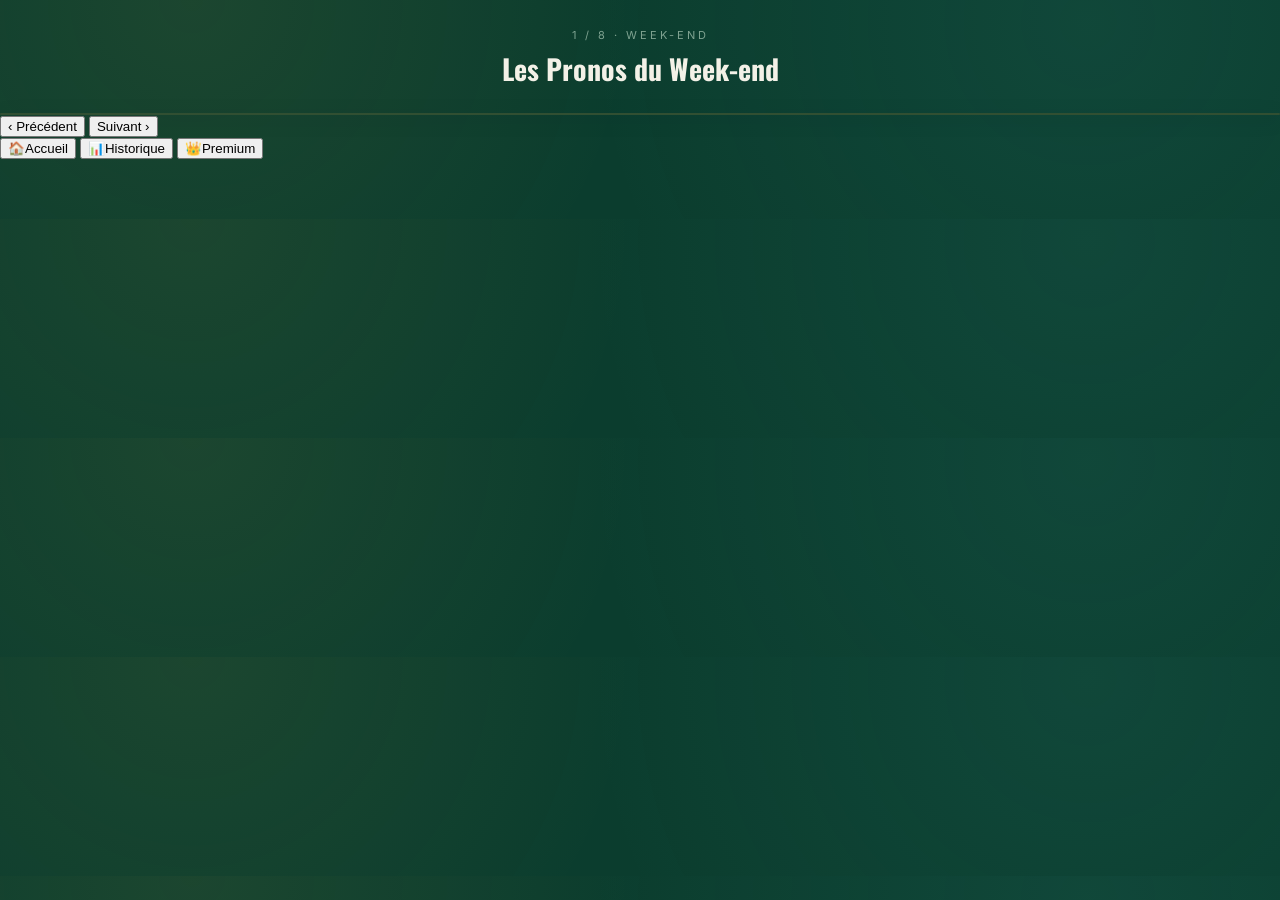
==== index (1).html @ 1de43322 "Add files via upload" ====
<!DOCTYPE html>
<html lang="fr">
<head>
  <meta charset="UTF-8" />
  <meta name="viewport" content="width=device-width, initial-scale=1.0" />
  <title>Les Pronos du Week-end</title>

  <link rel="manifest" href="manifest.json" />
  <meta name="theme-color" content="#0a2820" />

  <link rel="preconnect" href="https://fonts.googleapis.com" />
  <link
    href="https://fonts.googleapis.com/css2?family=Oswald:wght@500;600;700&family=Inter:wght@400;500;600&display=swap"
    rel="stylesheet"
  />

  <link rel="stylesheet" href="style.css" />
</head>
<body>

  <!-- ===== VUE : ACCUEIL ===== -->
  <div id="view-home" class="view">
    <header class="hero">
      <p class="eyebrow" id="match-counter">1 / 8 · Week-end</p>
      <h1>Les Pronos du Week-end</h1>
    </header>

    <div class="card-wrap">
      <div class="ticket" id="match-card"></div>

      <div class="card-nav">
        <button id="btn-prev" class="nav-btn">‹ Précédent</button>
        <button id="btn-next" class="nav-btn">Suivant ›</button>
      </div>
    </div>
  </div>

  <!-- ===== VUE : HISTORIQUE ===== -->
  <div id="view-history" class="view" style="display:none;">
    <header class="hero">
      <p class="eyebrow">Résultats</p>
      <h1>Historique</h1>
      <p class="subtitle" id="history-summary"></p>
    </header>
    <div class="history-list" id="history-list"></div>
  </div>

  <!-- ===== VUE : PREMIUM ===== -->
  <div id="view-premium" class="view" style="display:none;">
    <header class="hero">
      <p class="eyebrow">Abonnement</p>
      <h1>Premium</h1>
      <p class="subtitle">Tous les pronostics, chaque week-end</p>
    </header>
    <div class="premium-banner">
      <p>💎 Abonnement bientôt disponible</p>
      <p class="premium-sub">En attendant, voici un aperçu de ce que tu débloques :</p>
    </div>
    <div class="match-list" id="premium-list"></div>
  </div>

  <!-- ===== NAVIGATION EN BAS ===== -->
  <nav class="bottom-nav">
    <button class="nav-item active" data-view="home">
      <span class="nav-icon">🏠</span><span>Accueil</span>
    </button>
    <button class="nav-item" data-view="history">
      <span class="nav-icon">📊</span><span>Historique</span>
    </button>
    <button class="nav-item" data-view="premium">
      <span class="nav-icon">👑</span><span>Premium</span>
    </button>
  </nav>

  <script src="data.js"></script>
  <script src="results.js"></script>
  <script src="script.js"></script>
</body>
</html>
---- style.css ----
/* ============================================================
   style.css — l'apparence de l'appli
   Palette : vert pelouse nuit + or "ticket"
   ============================================================ */

:root {
  --pitch-green: #0b3d2e;
  --card-green: #123d30;
  --cream: #f3f1e7;
  --gold: #e3b23c;
  --teal: #3fa3a0;
  --muted-green: #7fa391;
  --muted-text: #b9cfc3;
}

* {
  box-sizing: border-box;
}

body {
  margin: 0;
  background: var(--pitch-green);
  background-image: radial-gradient(
      circle at 15% 0%,
      rgba(227, 178, 60, 0.08),
      transparent 40%
    ),
    radial-gradient(circle at 85% 10%, rgba(63, 163, 160, 0.1), transparent 45%);
  color: var(--cream);
  font-family: "Inter", sans-serif;
  padding-bottom: 60px;
}

/* ---------- En-tête ---------- */
.hero {
  text-align: center;
  padding: 28px 20px 18px;
}

.eyebrow {
  font-size: 11px;
  letter-spacing: 3px;
  text-transform: uppercase;
  color: var(--muted-green);
  margin: 0 0 6px;
}

.hero h1 {
  font-family: "Oswald", sans-serif;
  font-weight: 700;
  font-size: 28px;
  margin: 0 0 6px;
}

.subtitle {
  color: var(--muted-text);
  font-size: 13.5px;
  margin: 0;
}

/* ---------- Switch Gratuit / Premium ---------- */
.tier-switch-wrap {
  display: flex;
  justify-content: center;
  padding: 6px 20px 8px;
}

.tier-switch {
  display: flex;
  background: rgba(0, 0, 0, 0.25);
  border-radius: 30px;
  padding: 4px;
  border: 1px solid rgba(227, 178, 60, 0.2);
}

.tier-btn {
  border: none;
  cursor: pointer;
  padding: 8px 20px;
  border-radius: 26px;
  font-family: "Oswald", sans-serif;
  font-weight: 600;
  font-size: 13px;
  letter-spacing: 0.4px;
  background: transparent;
  color: var(--muted-text);
  transition: all 0.2s ease;
}

.tier-btn.active {
  background: var(--gold);
  color: var(--pitch-green);
}

.free-note {
  text-align: center;
  font-size: 12px;
  color: var(--muted-green);
  margin: 0 0 14px;
}

/* ---------- Filtres championnats ---------- */
.league-chips {
  display: flex;
  gap: 8px;
  overflow-x: auto;
  padding: 0 20px 20px;
}

.league-chip {
  flex-shrink: 0;
  padding: 7px 14px;
  border-radius: 20px;
  border: 1px solid rgba(243, 241, 231, 0.2);
  background: transparent;
  color: var(--muted-text);
  font-size: 12.5px;
  font-weight: 600;
  font-family: "Oswald", sans-serif;
  cursor: pointer;
  white-space: nowrap;
}

.league-chip.active {
  border-color: var(--gold);
  background: rgba(227, 178, 60, 0.15);
  color: var(--gold);
}

/* ---------- Liste des matchs ---------- */
.match-list {
  display: flex;
  flex-direction: column;
  gap: 14px;
  padding: 0 20px;
  max-width: 480px;
  margin: 0 auto;
}

.ticket {
  background: var(--card-green);
  border-radius: 14px;
  border: 1px solid rgba(227, 178, 60, 0.15);
  overflow: hidden;
  box-shadow: 0 4px 18px rgba(0, 0, 0, 0.25);
}

.ticket-header {
  display: flex;
  justify-content: space-between;
  align-items: center;
  padding: 10px 16px;
  background: rgba(0, 0, 0, 0.18);
}

.league-badge {
  font-family: "Oswald", sans-serif;
  font-size: 11px;
  font-weight: 600;
  letter-spacing: 1.2px;
  text-transform: uppercase;
  color: var(--cream);
  padding: 3px 8px;
  border-radius: 20px;
}

.match-time {
  font-size: 11.5px;
  color: var(--muted-text);
}

.ticket-teams {
  padding: 16px 16px 4px;
  display: flex;
  justify-content: space-between;
  align-items: baseline;
  font-family: "Oswald", sans-serif;
  font-size: 18px;
  font-weight: 600;
}

.vs {
  font-size: 12px;
  color: var(--muted-green);
  padding: 0 6px;
  font-weight: 400;
}

.bets {
  padding: 0 16px 14px;
}

.bet-row {
  border-top: 1px dashed rgba(243, 241, 231, 0.18);
  padding: 12px 0;
  display: flex;
  flex-direction: column;
  gap: 6px;
}

.bet-row.locked {
  filter: blur(3.5px);
  user-select: none;
}

.bet-top {
  display: flex;
  justify-content: space-between;
  align-items: center;
}

.bet-type {
  font-family: "Oswald", sans-serif;
  font-size: 11px;
  letter-spacing: 1px;
  text-transform: uppercase;
  color: var(--muted-text);
}

.bet-cote {
  font-family: "Oswald", sans-serif;
  font-size: 15px;
  font-weight: 600;
  color: var(--gold);
}

.bet-pick {
  font-family: "Oswald", sans-serif;
  font-size: 16px;
  font-weight: 500;
}

.bet-bottom {
  display: flex;
  flex-direction: column;
  gap: 8px;
}

.bet-note {
  font-size: 13px;
  color: var(--muted-text);
  margin: 0;
  line-height: 1.6;
}

.bet-note strong {
  color: var(--gold);
  font-weight: 600;
}

.confidence {
  align-self: flex-end;
}

.confidence {
  display: flex;
  gap: 3px;
  flex-shrink: 0;
}

.dot {
  width: 8px;
  height: 8px;
  border-radius: 50%;
  background: #3e5a4f;
}

.star {
  font-size: 13px;
  color: #3e5a4f;
  line-height: 1;
}

.star.on {
  color: var(--gold);
}

.locked-banner {
  display: flex;
  align-items: center;
  justify-content: center;
  gap: 6px;
  padding: 9px;
  background: linear-gradient(
    90deg,
    rgba(227, 178, 60, 0.12),
    rgba(227, 178, 60, 0.2)
  );
  border-top: 1px solid rgba(227, 178, 60, 0.25);
  font-size: 12px;
  font-weight: 600;
  color: var(--gold);
}

.empty-state {
  text-align: center;
  padding: 30px 10px;
  color: var(--muted-green);
  font-size: 13px;
}

footer {
  text-align: center;
  margin-top: 30px;
  font-size: 11px;
  color: #5e8272;
  padding: 0 20px;
}
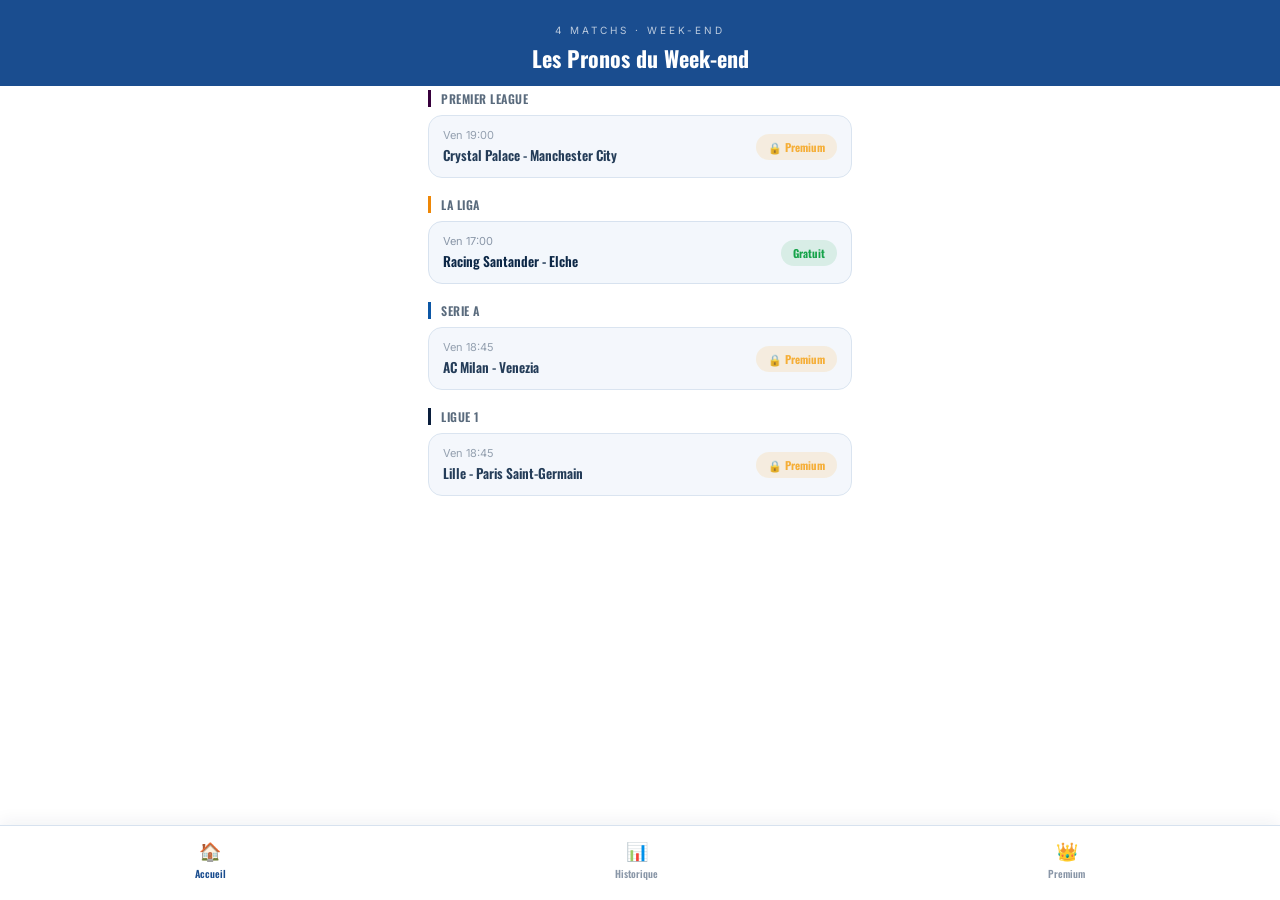
==== commit 9a2c6e56: "Add files via upload" ====
--- a/index (1).html
+++ b/index (1).html
@@ -5,7 +5,15 @@
   <meta name="viewport" content="width=device-width, initial-scale=1.0" />
   <title>Les Pronos du Week-end</title>
 
+  <!-- Aperçu de partage (WhatsApp, réseaux sociaux) -->
+  <meta property="og:title" content="Les Pronos du Week-end" />
+  <meta property="og:description" content="Des pronostics de football analysés sur les 5 grands championnats européens, chaque week-end." />
+  <meta property="og:type" content="website" />
+  <meta name="description" content="Des pronostics de football analysés sur les 5 grands championnats européens, chaque week-end." />
+
   <link rel="manifest" href="manifest.json" />
+  <link rel="icon" href="icons/icon.svg" type="image/svg+xml" />
+  <link rel="apple-touch-icon" href="icons/icon.svg" />
   <meta name="theme-color" content="#0a2820" />
 
   <link rel="preconnect" href="https://fonts.googleapis.com" />
@@ -18,20 +26,38 @@
 </head>
 <body>
 
-  <!-- ===== VUE : ACCUEIL ===== -->
+  <!-- ===== VUE : ACCUEIL (liste groupée par ligue) ===== -->
   <div id="view-home" class="view">
     <header class="hero">
-      <p class="eyebrow" id="match-counter">1 / 8 · Week-end</p>
+      <p class="eyebrow"><span id="match-total"></span> matchs · Week-end</p>
       <h1>Les Pronos du Week-end</h1>
     </header>
 
+    <div class="home-list" id="home-list"></div>
+  </div>
+
+  <!-- ===== VUE : DÉTAIL D'UN PRONOSTIC (accessible depuis Accueil) ===== -->
+  <div id="view-detail" class="view" style="display:none;">
+    <div class="detail-topbar">
+      <button id="btn-back" class="back-btn">‹ Retour</button>
+    </div>
     <div class="card-wrap">
       <div class="ticket" id="match-card"></div>
+    </div>
+  </div>
 
-      <div class="card-nav">
-        <button id="btn-prev" class="nav-btn">‹ Précédent</button>
-        <button id="btn-next" class="nav-btn">Suivant ›</button>
-      </div>
+  <!-- ===== POPUP (pronostic premium verrouillé) ===== -->
+  <div id="toast-backdrop" class="toast-backdrop"></div>
+  <div id="toast" class="toast">
+    <p id="toast-message" class="toast-message"></p>
+    <input type="text" id="code-input" class="code-input" placeholder="Code d'accès (si déjà abonné)" />
+    <p id="code-error" class="code-error"></p>
+    <div class="toast-actions">
+      <button id="toast-unlock" class="toast-btn primary">Débloquer</button>
+    </div>
+    <div class="toast-actions" style="margin-top:8px;">
+      <button id="toast-close" class="toast-btn ghost">Fermer</button>
+      <button id="toast-subscribe" class="toast-btn primary">💎 S'abonner</button>
     </div>
   </div>
 
@@ -74,6 +100,7 @@
 
   <script src="data.js"></script>
   <script src="results.js"></script>
+  <script src="access.js"></script>
   <script src="script.js"></script>
 </body>
 </html>
--- a/style.css
+++ b/style.css
@@ -1,308 +1,539 @@
 /* ============================================================
-   style.css — l'apparence de l'appli
-   Palette : vert pelouse nuit + or "ticket"
+   style.css — V3 : palette Tricolore Franc (bleu / blanc / vert)
    ============================================================ */
 
 :root {
-  --pitch-green: #0b3d2e;
-  --card-green: #123d30;
-  --cream: #f3f1e7;
-  --gold: #e3b23c;
-  --teal: #3fa3a0;
-  --muted-green: #7fa391;
-  --muted-text: #b9cfc3;
-}
-
-* {
-  box-sizing: border-box;
+  --bg: #ffffff;
+  --surface: #f3f7fc;
+  --surface-2: #eaf1f9;
+  --blue: #1a4d8f;
+  --blue-dark: #0d2847;
+  --green: #2ecc71;
+  --green-dark: #04331e;
+  --gold: #f5a623;
+  --text: #0d2847;
+  --text-secondary: #5a6b7d;
+  --muted: #8a97a8;
+  --win: #16a34a;
+  --lose: #dc2626;
+  --void: #6b7280;
+  --border: #d7e2ef;
+}
+
+* { box-sizing: border-box; }
+
+html, body {
+  margin: 0;
+  min-height: 100vh;
 }
 
 body {
-  margin: 0;
-  background: var(--pitch-green);
-  background-image: radial-gradient(
-      circle at 15% 0%,
-      rgba(227, 178, 60, 0.08),
-      transparent 40%
-    ),
-    radial-gradient(circle at 85% 10%, rgba(63, 163, 160, 0.1), transparent 45%);
-  color: var(--cream);
+  background: var(--bg);
+  color: var(--text);
   font-family: "Inter", sans-serif;
-  padding-bottom: 60px;
-}
-
-/* ---------- En-tête ---------- */
-.hero {
-  text-align: center;
-  padding: 28px 20px 18px;
-}
+  display: flex;
+  flex-direction: column;
+  min-height: 100vh;
+  padding-bottom: 78px; /* espace pour la nav du bas */
+}
+
+.view { flex: 1; display: flex; flex-direction: column; }
+
+/* ---------- En-tête commun ---------- */
+.hero { text-align: center; padding: 24px 20px 12px; background: var(--blue); color: #fff; }
 
 .eyebrow {
-  font-size: 11px;
+  font-size: 10px;
   letter-spacing: 3px;
   text-transform: uppercase;
-  color: var(--muted-green);
-  margin: 0 0 6px;
+  color: rgba(255,255,255,0.7);
+  margin: 0;
 }
 
 .hero h1 {
   font-family: "Oswald", sans-serif;
   font-weight: 700;
-  font-size: 28px;
-  margin: 0 0 6px;
+  font-size: 22px;
+  margin: 6px 0 0;
+  color: #fff;
 }
 
 .subtitle {
-  color: var(--muted-text);
-  font-size: 13.5px;
-  margin: 0;
-}
-
-/* ---------- Switch Gratuit / Premium ---------- */
-.tier-switch-wrap {
+  color: rgba(255,255,255,0.85);
+  font-size: 12.5px;
+  margin: 6px 0 0;
+}
+
+/* ---------- Carte de match (détail) ---------- */
+.card-wrap {
+  flex: 1;
+  display: flex;
+  flex-direction: column;
+  padding: 14px 18px;
+  max-width: 460px;
+  margin: 0 auto;
+  width: 100%;
+}
+
+.ticket {
+  background: var(--bg);
+  border-radius: 20px;
+  border: 2px solid var(--blue);
+  box-shadow: 0 8px 24px rgba(13, 40, 71, 0.12);
+  overflow: hidden;
+  display: flex;
+  flex-direction: column;
+}
+
+.ticket-top {
+  display: flex;
+  justify-content: space-between;
+  align-items: center;
+  padding: 12px 18px;
+  background: var(--blue);
+}
+
+.league-badge {
+  font-family: "Oswald", sans-serif;
+  font-size: 11px;
+  font-weight: 600;
+  letter-spacing: 1px;
+  text-transform: uppercase;
+  padding: 3px 10px;
+  border-radius: 20px;
+  color: #fff;
+}
+
+.match-time { font-size: 12px; color: var(--text-secondary); }
+
+.teams {
+  padding: 22px 18px 16px;
+  text-align: center;
   display: flex;
   justify-content: center;
-  padding: 6px 20px 8px;
-}
-
-.tier-switch {
-  display: flex;
-  background: rgba(0, 0, 0, 0.25);
-  border-radius: 30px;
-  padding: 4px;
-  border: 1px solid rgba(227, 178, 60, 0.2);
-}
-
-.tier-btn {
+  align-items: center;
+  gap: 14px;
+}
+
+.team-name {
+  font-family: "Oswald", sans-serif;
+  font-size: 17px;
+  font-weight: 600;
+  color: var(--text);
+}
+
+.vs { font-size: 11px; color: var(--muted); }
+
+.pick-zone { padding: 0 18px 16px; }
+
+.pick-banner {
+  background: var(--green);
+  color: var(--green-dark);
+  border-radius: 12px;
+  padding: 13px 16px;
+  text-align: center;
+  font-family: "Oswald", sans-serif;
+  font-weight: 700;
+  font-size: 14.5px;
+  box-shadow: 0 4px 14px rgba(46, 204, 113, 0.3);
+}
+
+.stars { display: flex; justify-content: center; gap: 3px; margin-top: 10px; }
+
+.star { font-size: 14px; color: #d7e2ef; position: relative; display: inline-block; }
+.star.on { color: var(--gold); }
+.star.half { color: #d7e2ef; }
+.star.half::before {
+  content: "★";
+  position: absolute;
+  left: 0; top: 0;
+  width: 50%;
+  overflow: hidden;
+  color: var(--gold);
+}
+
+.args-row {
+  display: flex;
+  gap: 8px;
+  padding: 0 14px 18px;
+  overflow-x: auto;
+}
+
+.arg-card {
+  flex: 0 0 auto;
+  width: 150px;
+  background: var(--surface);
+  border: 1px solid var(--border);
+  border-radius: 14px;
+  padding: 12px 12px 14px;
+}
+
+.arg-icon {
+  width: 28px;
+  height: 28px;
+  border-radius: 8px;
+  background: var(--surface-2);
+  display: flex;
+  align-items: center;
+  justify-content: center;
+  margin-bottom: 8px;
+  font-size: 14px;
+}
+
+.arg-label {
+  font-family: "Oswald", sans-serif;
+  font-size: 12px;
+  font-weight: 600;
+  margin-bottom: 4px;
+  color: var(--text);
+}
+
+.arg-text { font-size: 11px; color: var(--text-secondary); line-height: 1.4; }
+
+.premium-lock {
+  text-align: center;
+  padding: 8px;
+  font-size: 11px;
+  color: var(--blue);
+  background: var(--surface);
+  border-top: 1px solid var(--border);
+  font-weight: 600;
+}
+
+/* ---------- Accueil : liste groupée par ligue ---------- */
+.home-list {
+  padding: 4px 18px 24px;
+  max-width: 460px;
+  margin: 0 auto;
+  width: 100%;
+  display: flex;
+  flex-direction: column;
+  gap: 18px;
+}
+
+.league-group { display: flex; flex-direction: column; gap: 8px; }
+
+.league-header {
+  font-family: "Oswald", sans-serif;
+  font-size: 12px;
+  font-weight: 600;
+  letter-spacing: 0.5px;
+  text-transform: uppercase;
+  color: var(--text-secondary);
+  padding-left: 10px;
+  border-left: 3px solid;
+}
+
+.league-matches {
+  display: flex;
+  flex-direction: column;
+  gap: 8px;
+}
+
+.match-row {
+  display: flex;
+  justify-content: space-between;
+  align-items: center;
+  gap: 12px;
+  background: var(--surface);
+  border: 1px solid var(--border);
+  border-radius: 14px;
+  padding: 12px 14px;
+  font-family: "Inter", sans-serif;
+  color: var(--text);
+  cursor: pointer;
+  text-align: left;
+  width: 100%;
+}
+
+.match-row-info { display: flex; flex-direction: column; gap: 3px; }
+.match-row-time { font-size: 11px; color: var(--muted); }
+.match-row-teams { font-family: "Oswald", sans-serif; font-size: 13.5px; font-weight: 600; color: var(--text); }
+
+.tier-badge {
+  flex: 0 0 auto;
+  font-family: "Oswald", sans-serif;
+  font-size: 11px;
+  font-weight: 700;
+  padding: 5px 12px;
+  border-radius: 20px;
+  white-space: nowrap;
+}
+
+.tier-badge.free { background: rgba(22, 163, 74, 0.12); color: var(--win); }
+.tier-badge.premium { background: rgba(245, 166, 35, 0.15); color: var(--gold); }
+
+.match-row.locked { opacity: 0.9; }
+
+/* ---------- Détail d'un pronostic ---------- */
+.detail-topbar {
+  padding: 16px 20px 0;
+  max-width: 460px;
+  margin: 0 auto;
+  width: 100%;
+}
+
+.back-btn {
+  background: none;
+  border: none;
+  color: var(--blue);
+  font-size: 13px;
+  font-weight: 600;
+  cursor: pointer;
+  padding: 4px 0;
+}
+
+/* ---------- Popup (pronostic premium) ---------- */
+.toast-backdrop {
+  position: fixed;
+  inset: 0;
+  background: rgba(13, 40, 71, 0.5);
+  opacity: 0;
+  pointer-events: none;
+  transition: opacity 0.2s ease;
+  z-index: 40;
+}
+
+.toast-backdrop.show { opacity: 1; pointer-events: auto; }
+
+.toast {
+  position: fixed;
+  left: 50%;
+  bottom: 92px;
+  transform: translateX(-50%) translateY(16px);
+  background: #fff;
+  border: 2px solid var(--blue);
+  color: var(--text);
+  padding: 18px 20px;
+  border-radius: 16px;
+  width: calc(100% - 56px);
+  max-width: 340px;
+  text-align: center;
+  opacity: 0;
+  pointer-events: none;
+  transition: opacity 0.22s ease, transform 0.22s ease;
+  z-index: 50;
+  box-shadow: 0 10px 30px rgba(13, 40, 71, 0.25);
+}
+
+.toast.show {
+  opacity: 1;
+  transform: translateX(-50%) translateY(0);
+  pointer-events: auto;
+}
+
+.toast-message { margin: 0 0 14px; font-size: 13px; line-height: 1.45; color: var(--text); }
+
+.code-input {
+  width: 100%;
+  background: var(--surface);
+  border: 1px solid var(--border);
+  border-radius: 10px;
+  padding: 10px 12px;
+  color: var(--text);
+  font-size: 13px;
+  margin-bottom: 6px;
+}
+
+.code-error { color: var(--lose); font-size: 11.5px; min-height: 14px; margin: 0 0 8px; }
+
+.toast-actions { display: flex; gap: 10px; }
+
+.toast-btn {
+  flex: 1;
+  font-family: "Oswald", sans-serif;
+  font-size: 12.5px;
+  font-weight: 600;
+  padding: 10px 12px;
+  border-radius: 10px;
   border: none;
   cursor: pointer;
-  padding: 8px 20px;
-  border-radius: 26px;
-  font-family: "Oswald", sans-serif;
-  font-weight: 600;
+}
+
+.toast-btn.ghost {
+  background: transparent;
+  border: 1px solid var(--border);
+  color: var(--text-secondary);
+}
+
+.toast-btn.primary {
+  background: var(--green);
+  color: var(--green-dark);
+}
+
+/* ---------- Historique ---------- */
+.history-list {
+  padding: 0 20px;
+  max-width: 460px;
+  margin: 0 auto;
+  width: 100%;
+  display: flex;
+  flex-direction: column;
+  gap: 10px;
+}
+
+.history-row {
+  background: var(--surface);
+  border-radius: 14px;
+  padding: 12px 16px;
+  display: flex;
+  justify-content: space-between;
+  align-items: center;
+  border: 1px solid var(--border);
+}
+
+.history-info { font-size: 13px; }
+.history-teams { font-family: "Oswald", sans-serif; font-weight: 600; color: var(--text); }
+.history-pick { color: var(--text-secondary); font-size: 12px; margin-top: 2px; }
+
+.result-tag {
+  font-family: "Oswald", sans-serif;
+  font-size: 11px;
+  font-weight: 700;
+  padding: 5px 12px;
+  border-radius: 20px;
+  text-transform: uppercase;
+}
+
+.result-tag.won { background: rgba(22,163,74,0.12); color: var(--win); }
+.result-tag.lost { background: rgba(220,38,38,0.1); color: var(--lose); }
+.result-tag.void { background: rgba(107,114,128,0.12); color: var(--void); }
+.result-tag.pending { background: rgba(245,166,35,0.15); color: var(--gold); }
+
+.empty-state {
+  text-align: center;
+  padding: 40px 20px;
+  color: var(--muted);
   font-size: 13px;
-  letter-spacing: 0.4px;
-  background: transparent;
-  color: var(--muted-text);
-  transition: all 0.2s ease;
-}
-
-.tier-btn.active {
+}
+
+.proof-ticket {
+  background: var(--surface-2);
+  border: 1px dashed var(--blue);
+  border-radius: 10px;
+  padding: 10px 14px;
+  margin: -4px 0 4px;
+  font-family: "Oswald", sans-serif;
+}
+
+.proof-match {
+  display: flex;
+  justify-content: center;
+  align-items: center;
+  gap: 10px;
+  padding-bottom: 8px;
+  margin-bottom: 6px;
+  border-bottom: 1px dashed rgba(139, 176, 255, 0.3);
+  text-align: center;
+}
+
+.proof-teams {
+  font-size: 12px;
+  font-weight: 600;
+  color: var(--text);
+}
+
+.proof-score {
+  font-size: 13px;
+  font-weight: 700;
+  color: var(--blue);
+  background: rgba(139, 176, 255, 0.12);
+  border-radius: 6px;
+  padding: 2px 8px;
+}
+
+.proof-row {
+  display: flex;
+  justify-content: space-between;
+  font-size: 11.5px;
+  color: var(--text-secondary);
+  padding: 2px 0;
+}
+
+.proof-row.highlight span:last-child { color: var(--blue); font-weight: 700; }
+
+.proof-note {
+  text-align: center;
+  font-size: 10px;
+  color: var(--win);
+  margin-top: 6px;
+  font-family: "Inter", sans-serif;
+}
+
+/* ---------- Premium ---------- */
+.premium-banner {
+  text-align: center;
+  padding: 16px 20px;
+  margin: 0 20px 16px;
+  background: var(--surface);
+  border: 1px solid var(--gold);
+  border-radius: 14px;
+}
+
+.premium-banner p { margin: 0; font-family: "Oswald", sans-serif; font-weight: 600; color: var(--text); }
+.premium-sub { font-family: "Inter", sans-serif !important; font-weight: 400 !important; font-size: 12px; color: var(--text-secondary); margin-top: 6px !important; }
+
+.notify-btn {
+  margin-top: 12px;
   background: var(--gold);
-  color: var(--pitch-green);
-}
-
-.free-note {
-  text-align: center;
-  font-size: 12px;
-  color: var(--muted-green);
-  margin: 0 0 14px;
-}
-
-/* ---------- Filtres championnats ---------- */
-.league-chips {
-  display: flex;
-  gap: 8px;
-  overflow-x: auto;
-  padding: 0 20px 20px;
-}
-
-.league-chip {
-  flex-shrink: 0;
-  padding: 7px 14px;
+  color: #402400;
+  border: none;
   border-radius: 20px;
-  border: 1px solid rgba(243, 241, 231, 0.2);
-  background: transparent;
-  color: var(--muted-text);
+  padding: 10px 20px;
+  font-family: "Oswald", sans-serif;
+  font-weight: 700;
   font-size: 12.5px;
-  font-weight: 600;
-  font-family: "Oswald", sans-serif;
   cursor: pointer;
-  white-space: nowrap;
-}
-
-.league-chip.active {
-  border-color: var(--gold);
-  background: rgba(227, 178, 60, 0.15);
-  color: var(--gold);
-}
-
-/* ---------- Liste des matchs ---------- */
+}
+.notify-btn:disabled { background: var(--muted); color: #fff; }
+
 .match-list {
-  display: flex;
-  flex-direction: column;
-  gap: 14px;
   padding: 0 20px;
-  max-width: 480px;
+  max-width: 460px;
   margin: 0 auto;
-}
-
-.ticket {
-  background: var(--card-green);
+  width: 100%;
+  display: flex;
+  flex-direction: column;
+  gap: 10px;
+}
+
+.mini-card {
+  background: var(--surface);
   border-radius: 14px;
-  border: 1px solid rgba(227, 178, 60, 0.15);
-  overflow: hidden;
-  box-shadow: 0 4px 18px rgba(0, 0, 0, 0.25);
-}
-
-.ticket-header {
-  display: flex;
-  justify-content: space-between;
-  align-items: center;
-  padding: 10px 16px;
-  background: rgba(0, 0, 0, 0.18);
-}
-
-.league-badge {
-  font-family: "Oswald", sans-serif;
-  font-size: 11px;
-  font-weight: 600;
-  letter-spacing: 1.2px;
-  text-transform: uppercase;
-  color: var(--cream);
-  padding: 3px 8px;
-  border-radius: 20px;
-}
-
-.match-time {
-  font-size: 11.5px;
-  color: var(--muted-text);
-}
-
-.ticket-teams {
-  padding: 16px 16px 4px;
-  display: flex;
-  justify-content: space-between;
-  align-items: baseline;
-  font-family: "Oswald", sans-serif;
-  font-size: 18px;
-  font-weight: 600;
-}
-
-.vs {
-  font-size: 12px;
-  color: var(--muted-green);
-  padding: 0 6px;
-  font-weight: 400;
-}
-
-.bets {
-  padding: 0 16px 14px;
-}
-
-.bet-row {
-  border-top: 1px dashed rgba(243, 241, 231, 0.18);
-  padding: 12px 0;
-  display: flex;
-  flex-direction: column;
-  gap: 6px;
-}
-
-.bet-row.locked {
-  filter: blur(3.5px);
-  user-select: none;
-}
-
-.bet-top {
-  display: flex;
-  justify-content: space-between;
-  align-items: center;
-}
-
-.bet-type {
-  font-family: "Oswald", sans-serif;
-  font-size: 11px;
-  letter-spacing: 1px;
-  text-transform: uppercase;
-  color: var(--muted-text);
-}
-
-.bet-cote {
-  font-family: "Oswald", sans-serif;
-  font-size: 15px;
-  font-weight: 600;
-  color: var(--gold);
-}
-
-.bet-pick {
-  font-family: "Oswald", sans-serif;
-  font-size: 16px;
-  font-weight: 500;
-}
-
-.bet-bottom {
-  display: flex;
-  flex-direction: column;
-  gap: 8px;
-}
-
-.bet-note {
-  font-size: 13px;
-  color: var(--muted-text);
-  margin: 0;
-  line-height: 1.6;
-}
-
-.bet-note strong {
-  color: var(--gold);
-  font-weight: 600;
-}
-
-.confidence {
-  align-self: flex-end;
-}
-
-.confidence {
-  display: flex;
+  padding: 14px 16px;
+  border: 1px solid var(--border);
+}
+
+.mini-teams { font-family: "Oswald", sans-serif; font-weight: 600; font-size: 14px; color: var(--text); }
+.mini-pick { color: var(--blue); font-size: 12.5px; margin-top: 4px; font-weight: 600; }
+
+/* ---------- Navigation en bas ---------- */
+.bottom-nav {
+  position: fixed;
+  bottom: 0;
+  left: 0;
+  right: 0;
+  display: flex;
+  justify-content: space-around;
+  padding: 10px 0 18px;
+  background: #fff;
+  border-top: 1px solid var(--border);
+  box-shadow: 0 -4px 16px rgba(13, 40, 71, 0.06);
+}
+
+.nav-item {
+  background: none;
+  border: none;
+  display: flex;
+  flex-direction: column;
+  align-items: center;
   gap: 3px;
-  flex-shrink: 0;
-}
-
-.dot {
-  width: 8px;
-  height: 8px;
-  border-radius: 50%;
-  background: #3e5a4f;
-}
-
-.star {
-  font-size: 13px;
-  color: #3e5a4f;
-  line-height: 1;
-}
-
-.star.on {
-  color: var(--gold);
-}
-
-.locked-banner {
-  display: flex;
-  align-items: center;
-  justify-content: center;
-  gap: 6px;
-  padding: 9px;
-  background: linear-gradient(
-    90deg,
-    rgba(227, 178, 60, 0.12),
-    rgba(227, 178, 60, 0.2)
-  );
-  border-top: 1px solid rgba(227, 178, 60, 0.25);
-  font-size: 12px;
-  font-weight: 600;
-  color: var(--gold);
-}
-
-.empty-state {
-  text-align: center;
-  padding: 30px 10px;
-  color: var(--muted-green);
-  font-size: 13px;
-}
-
-footer {
-  text-align: center;
-  margin-top: 30px;
-  font-size: 11px;
-  color: #5e8272;
-  padding: 0 20px;
-}
+  color: var(--muted);
+  font-family: "Oswald", sans-serif;
+  font-size: 10px;
+  font-weight: 600;
+  cursor: pointer;
+}
+
+.nav-item.active { color: var(--blue); }
+.nav-icon { font-size: 18px; }
